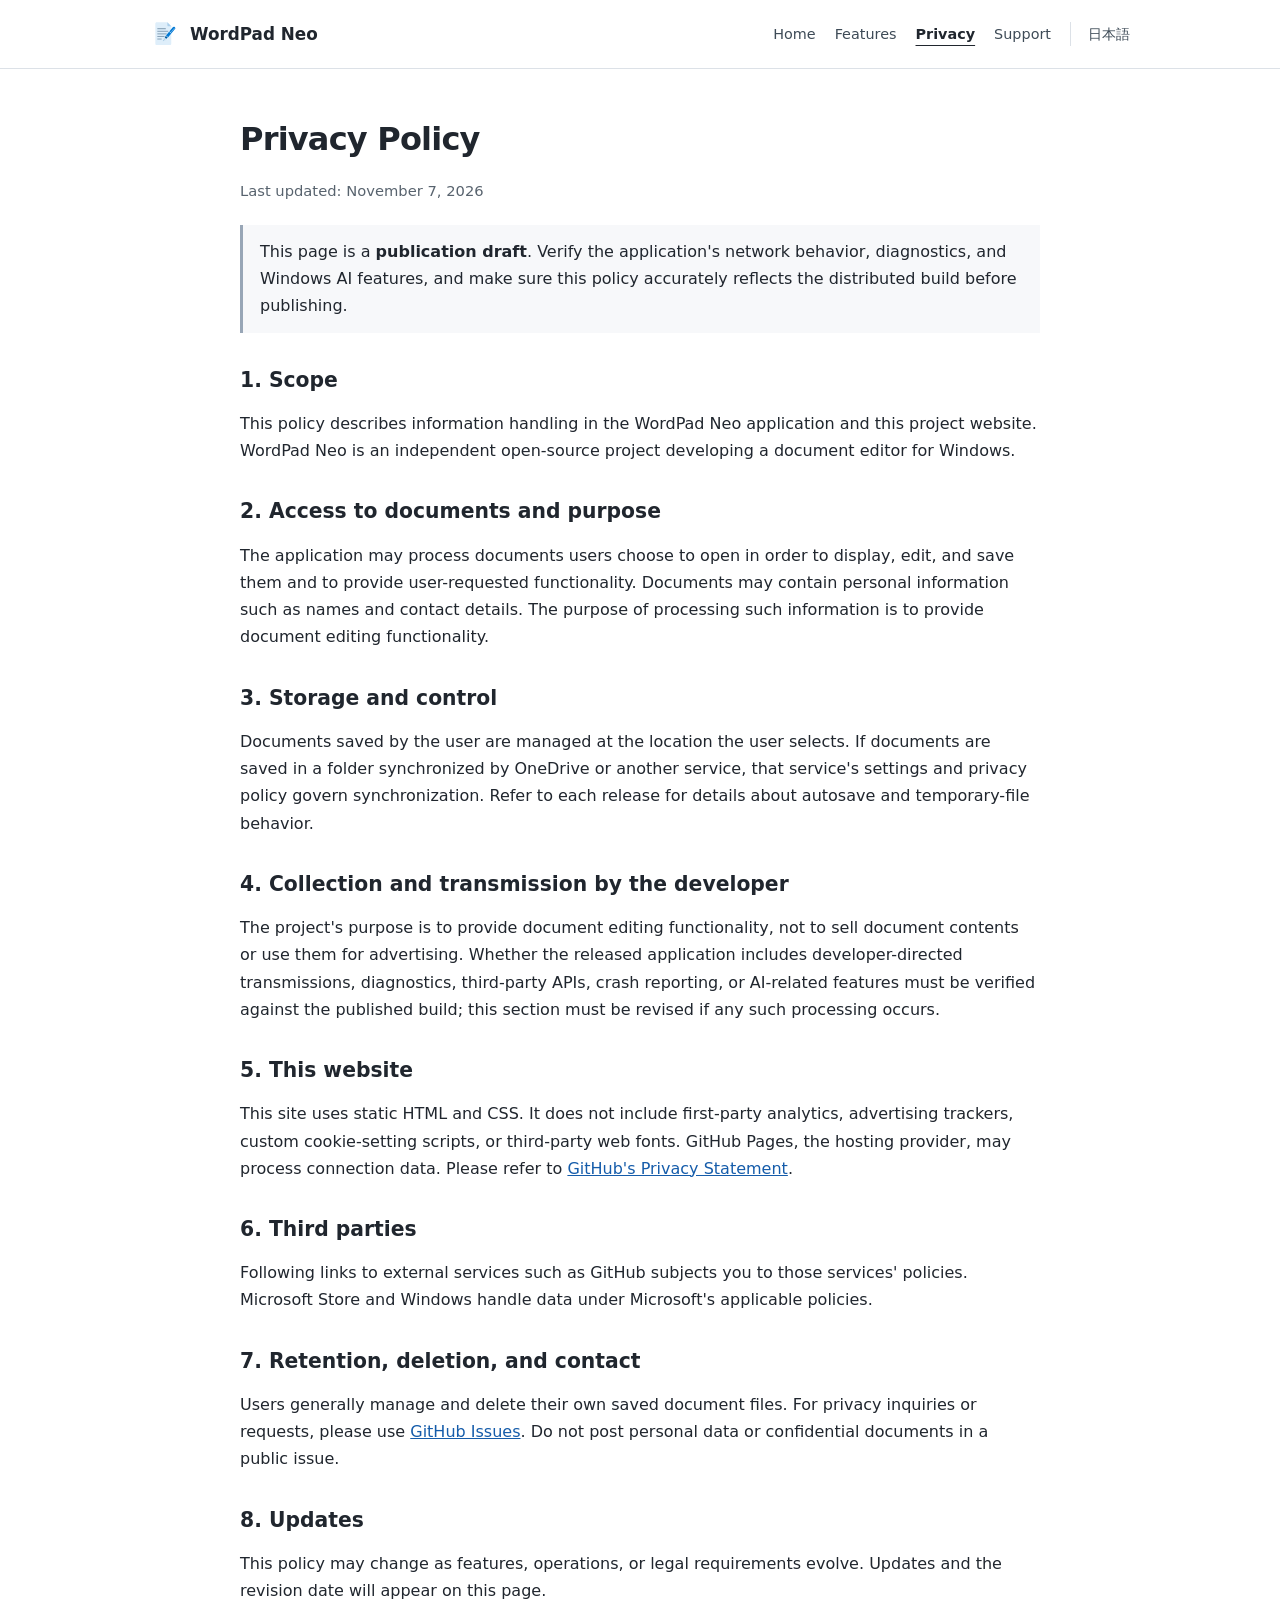
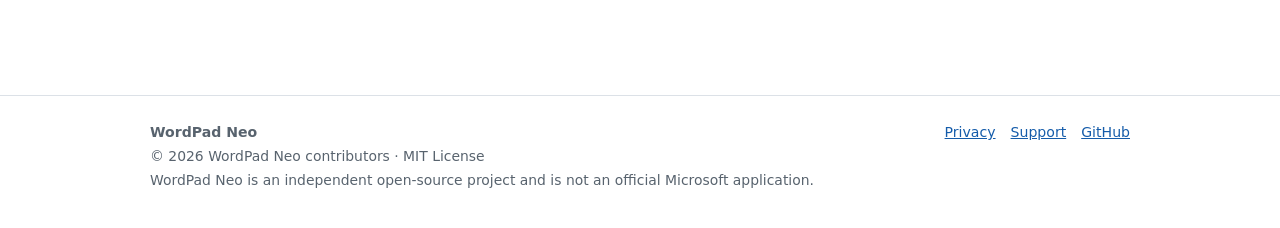
==== docs/en/privacy.html @ f22e0221 "Create a website" ====
<!DOCTYPE html>
<html lang="en">

<head>
    <meta charset="utf-8" />
    <meta content="width=device-width,initial-scale=1" name="viewport" />
    <meta content="light" name="color-scheme" />
    <meta content="#f7f8fa" name="theme-color" />
    <meta content="WordPad Neo project website: features, development status, privacy policy, and support."
        name="description" />
    <title>Privacy Policy | WordPad Neo</title>
    <link href="../assets/logo.svg" rel="icon" type="image/svg+xml" />
    <link href="../assets/style.css" rel="stylesheet" />
    <link href="../ja/privacy.html" hreflang="ja" rel="alternate" />
</head>

<body><a class="skip" href="#main">Skip to content</a>
    <header class="topbar">
        <div class="wrap topbar-inner"><a class="brand" href="index.html"><img alt="" height="40"
                    src="../assets/logo.svg" width="40" />WordPad Neo</a>
            <nav aria-label="Main navigation" class="nav"><a href="index.html">Home</a><a
                    href="features.html">Features</a><a aria-current="page" href="privacy.html">Privacy</a><a
                    href="support.html">Support</a><a class="locale" href="../ja/privacy.html" lang="ja">日本語</a></nav>
        </div>
    </header>
    <main id="main">
        <article class="wrap content">
            <h1>Privacy Policy</h1>
            <p class="updated">Last updated: November 7, 2026</p>
            <div class="callout">
                <p>This page is a <strong>publication draft</strong>. Verify the application's network behavior,
                    diagnostics, and Windows AI features, and make sure this policy accurately reflects the distributed
                    build before publishing.</p>
            </div>
            <h2>1. Scope</h2>
            <p>This policy describes information handling in the WordPad Neo application and this project website.
                WordPad Neo is an independent open-source project developing a document editor for Windows.</p>
            <h2>2. Access to documents and purpose</h2>
            <p>The application may process documents users choose to open in order to display, edit, and save them and
                to provide user-requested functionality. Documents may contain personal information such as names and
                contact details. The purpose of processing such information is to provide document editing
                functionality.</p>
            <h2>3. Storage and control</h2>
            <p>Documents saved by the user are managed at the location the user selects. If documents are saved in a
                folder synchronized by OneDrive or another service, that service's settings and privacy policy govern
                synchronization. Refer to each release for details about autosave and temporary-file behavior.</p>
            <h2>4. Collection and transmission by the developer</h2>
            <p>The project's purpose is to provide document editing functionality, not to sell document contents or use
                them for advertising. Whether the released application includes developer-directed transmissions,
                diagnostics, third-party APIs, crash reporting, or AI-related features must be verified against the
                published build; this section must be revised if any such processing occurs.</p>
            <h2>5. This website</h2>
            <p>This site uses static HTML and CSS. It does not include first-party analytics, advertising trackers,
                custom cookie-setting scripts, or third-party web fonts. GitHub Pages, the hosting provider, may process
                connection data. Please refer to <a
                    href="https://docs.github.com/en/site-policy/privacy-policies/github-general-privacy-statement">GitHub's
                    Privacy Statement</a>.</p>
            <h2>6. Third parties</h2>
            <p>Following links to external services such as GitHub subjects you to those services' policies. Microsoft
                Store and Windows handle data under Microsoft's applicable policies.</p>
            <h2>7. Retention, deletion, and contact</h2>
            <p>Users generally manage and delete their own saved document files. For privacy inquiries or requests,
                please use <a href="https://github.com/suzush/wordpadneo/issues">GitHub Issues</a>. Do not post personal
                data or confidential documents in a public issue.</p>
            <h2>8. Updates</h2>
            <p>This policy may change as features, operations, or legal requirements evolve. Updates and the revision
                date will appear on this page.</p>
        </article>
    </main>
    <footer class="footer">
        <div class="wrap footer-row">
            <div><strong>WordPad Neo</strong>
                <div class="small">© 2026 WordPad Neo contributors · MIT License</div>
                <div class="small">WordPad Neo is an independent open-source project and is not an official Microsoft
                    application.</div>
            </div>
            <div class="footer-links"><a href="privacy.html">Privacy</a><a href="support.html">Support</a><a
                    href="https://github.com/suzush/wordpadneo" rel="noopener noreferrer">GitHub</a></div>
        </div>
    </footer>
</body>

</html>
---- docs/assets/style.css ----
/* WordPad Neo project website — minimal, readable, no external dependencies */
:root {
    color-scheme: light;
    --bg: #fff;
    --panel: #f7f8fa;
    --text: #20262e;
    --muted: #58636e;
    --border: #dce1e7;
    --link: #155caa;
    --max: 980px
}

* {
    box-sizing: border-box
}

html {
    scroll-behavior: smooth
}

body {
    margin: 0;
    background: var(--bg);
    color: var(--text);
    font: 16px/1.7 system-ui, -apple-system, "Segoe UI", "Yu Gothic", Meiryo, sans-serif
}

a {
    color: var(--link)
}

a:hover {
    text-decoration: none
}

a:focus-visible,
summary:focus-visible {
    outline: 2px solid var(--link);
    outline-offset: 3px
}

.wrap {
    width: min(var(--max), calc(100% - 40px));
    margin-inline: auto
}

.topbar {
    border-bottom: 1px solid var(--border);
    background: #fff
}

.topbar-inner {
    display: flex;
    align-items: center;
    justify-content: space-between;
    gap: 20px;
    min-height: 68px
}

.brand {
    display: flex;
    align-items: center;
    gap: 10px;
    color: var(--text);
    text-decoration: none;
    font-size: 1.05rem;
    font-weight: 650
}

.brand img {
    height: 30px;
    width: 30px
}

.nav {
    display: flex;
    align-items: center;
    gap: 19px;
    flex-wrap: wrap
}

.nav a {
    font-size: .9rem;
    text-decoration: none;
    color: #3e4b57
}

.nav a[aria-current=page] {
    color: var(--text);
    font-weight: 650;
    text-decoration: underline;
    text-underline-offset: 6px
}

.nav .locale {
    border-left: 1px solid var(--border);
    padding-left: 17px
}

.main-content {
    padding-top: 55px;
    padding-bottom: 70px
}

.intro-block {
    max-width: 790px;
    padding-bottom: 44px
}

.kicker {
    color: var(--muted);
    font-size: .84rem;
    margin: 0 0 12px
}

h1 {
    font-size: clamp(2rem, 4vw, 2.65rem);
    line-height: 1.25;
    margin: 0 0 19px;
    font-weight: 670;
    letter-spacing: -.025em
}

h2 {
    font-size: 1.38rem;
    line-height: 1.35;
    font-weight: 650;
    margin: 0 0 18px
}

.intro {
    font-size: 1.06rem;
    margin: 0 0 18px
}

.status-note {
    color: var(--muted);
    margin: 0
}

.link-row {
    display: flex;
    align-items: center;
    flex-wrap: wrap;
    gap: 24px;
    margin-top: 23px
}

.button-link {
    display: inline-block;
    padding: 8px 20px;
    border-radius: 5px;
    border: 1px solid var(--border);
    background: var(--panel);
    color: var(--text);
    text-decoration: none;
    font-weight: 600
}

.button-link:hover {
    background: #eceff3
}

.plain-section {
    border-top: 1px solid var(--border);
    padding: 32px 0 39px
}

.plain-section p {
    max-width: 790px
}

.muted,
.small {
    color: var(--muted)
}

.small {
    font-size: .87rem
}

.project-links {
    padding-left: 22px
}

.project-links li {
    margin: 5px 0
}

.content {
    max-width: 800px;
    padding: 50px 0 75px
}

.content h1 {
    font-size: 2rem
}

.content h2 {
    font-size: 1.27rem;
    margin: 34px 0 10px
}

.content p,
.content li {
    color: var(--text)
}

.content ul,
.content ol {
    padding-left: 23px
}

.content .updated {
    color: var(--muted);
    font-size: .92rem
}

.content .callout,
.note {
    border-left: 3px solid #98a6b6;
    background: var(--panel);
    padding: 13px 17px;
    margin: 22px 0;
    border-radius: 0
}

.content .callout p {
    margin: 0
}

.content .lead {
    color: var(--muted)
}

.cards {
    display: grid;
    grid-template-columns: repeat(3, minmax(0, 1fr));
    gap: 15px;
    margin: 22px 0
}

.card,
.panel {
    border: 1px solid var(--border);
    border-radius: 5px;
    background: #fff;
    padding: 20px
}

.card .symbol {
    font-size: 1.1rem
}

.card h3 {
    font-size: 1rem;
    margin: 8px 0
}

.card p {
    font-size: .94rem;
    color: var(--muted)
}

.split {
    display: grid;
    grid-template-columns: 1fr 1fr;
    gap: 20px
}

.actions {
    display: flex;
    gap: 14px;
    flex-wrap: wrap;
    margin-top: 16px
}

.btn {
    display: inline-block;
    padding: 8px 14px;
    text-decoration: none;
    border: 1px solid var(--border);
    border-radius: 5px;
    color: var(--text);
    background: var(--panel)
}

.btn:hover {
    background: #e9edf2
}

.footer {
    border-top: 1px solid var(--border);
    padding: 25px 0 35px;
    color: var(--muted);
    font-size: .88rem
}

.footer-row {
    display: flex;
    justify-content: space-between;
    gap: 20px;
    flex-wrap: wrap
}

.footer-links {
    display: flex;
    gap: 15px;
    flex-wrap: wrap
}

.footer-links a {
    color: var(--link)
}

details {
    border: 1px solid var(--border);
    border-radius: 5px;
    padding: 14px 18px;
    margin: 12px 0
}

summary {
    font-weight: 600;
    cursor: pointer
}

.skip {
    position: absolute;
    left: -9999px;
    top: 0;
    padding: 8px;
    background: white;
    color: black
}

.skip:focus {
    left: 10px;
    z-index: 10
}

.pill {
    background: var(--panel);
    padding: 3px 8px;
    border: 1px solid var(--border);
    border-radius: 4px;
    font-size: .84rem
}

.screenshots {
    display: flex;
    justify-content: center;
    width: 100%;
    margin-top: 24px;
}

.screenshots figure {
    width: 100%;
    max-width: 1100px;
    margin: 0;
}

.screenshots img {
    display: block;
    width: 100%;
    height: auto;
    margin: 0 auto;
    border-radius: 8px;
    border: 1px solid #e0e0e0;
}

@media(max-width:730px) {
    .topbar-inner {
        align-items: flex-start;
        flex-direction: column;
        gap: 8px;
        padding: 13px 0
    }

    .nav {
        gap: 12px;
        padding-bottom: 4px
    }

    .nav a {
        font-size: .85rem
    }

    .main-content {
        padding-top: 35px
    }

    .screenshots,
    .cards,
    .split {
        grid-template-columns: 1fr
    }

    .screenshots {
        gap: 27px
    }
}

@media(prefers-reduced-motion:reduce) {
    html {
        scroll-behavior: auto
    }
}
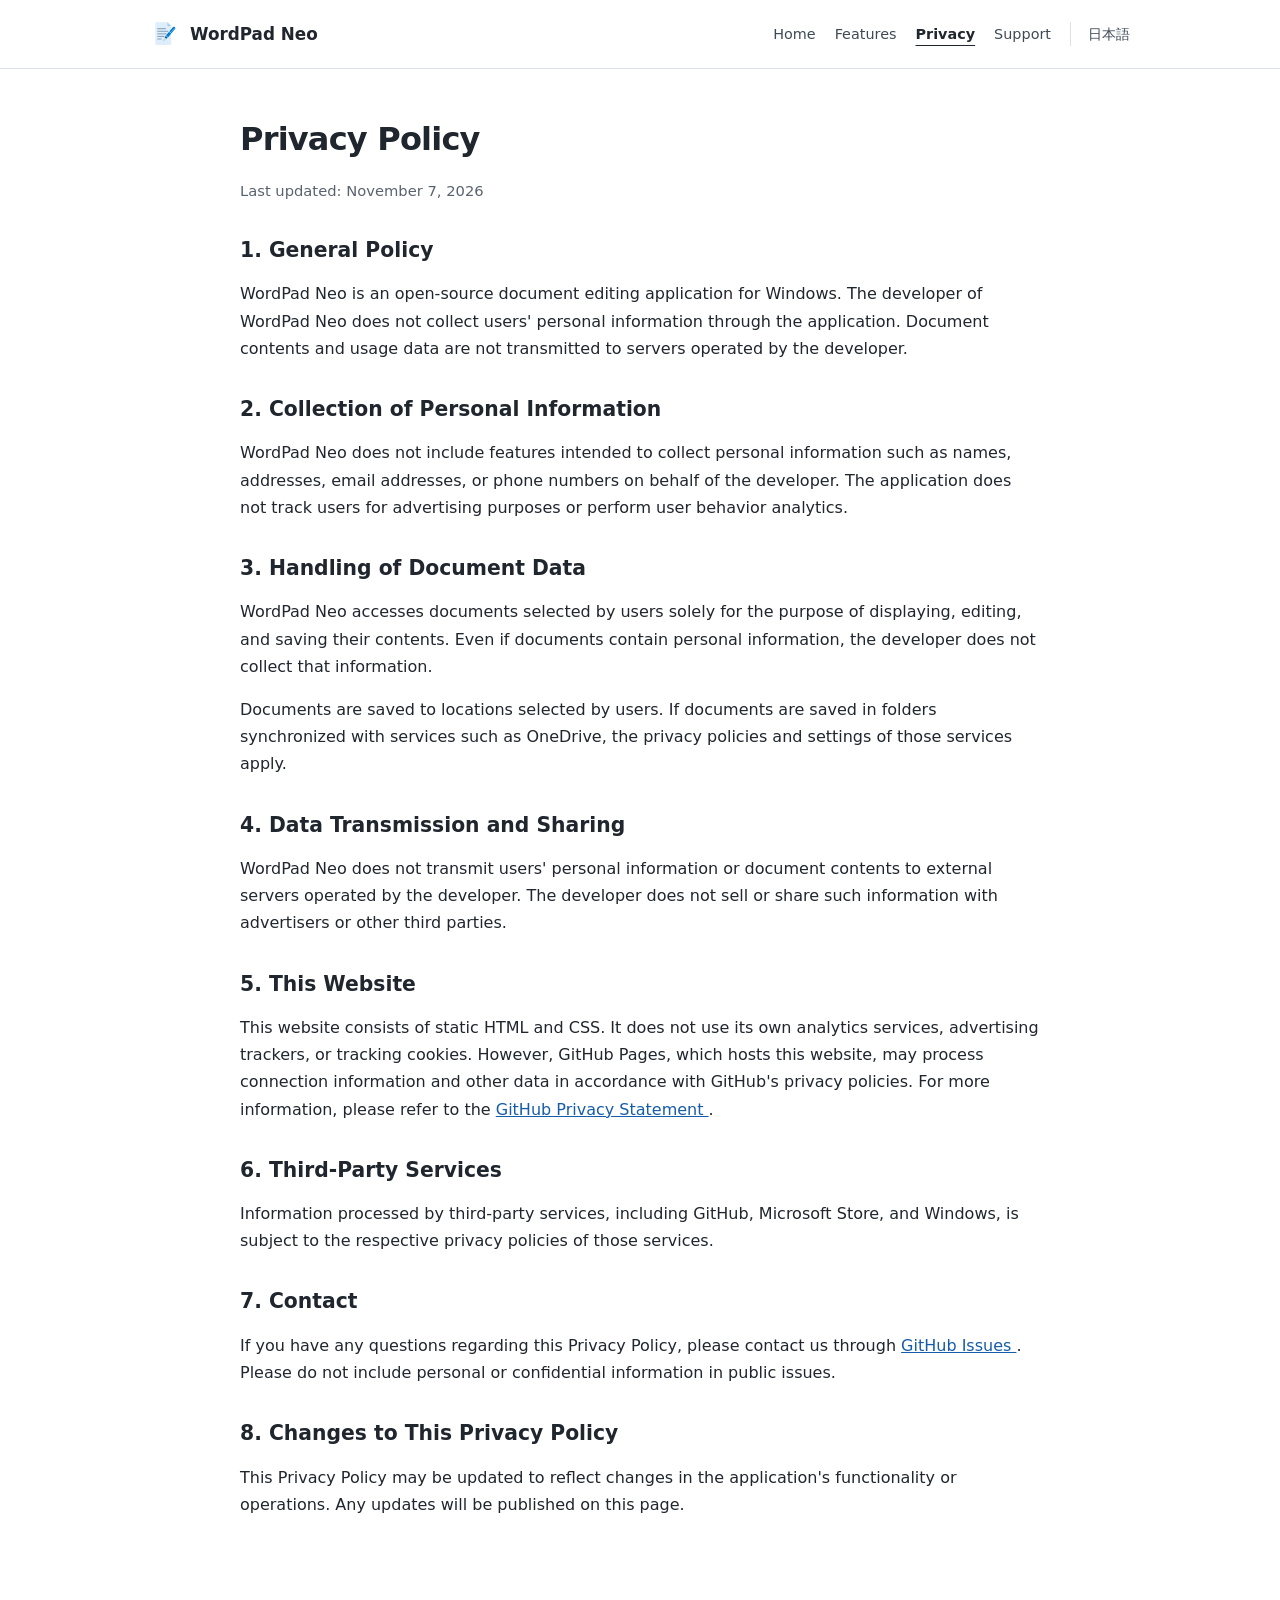
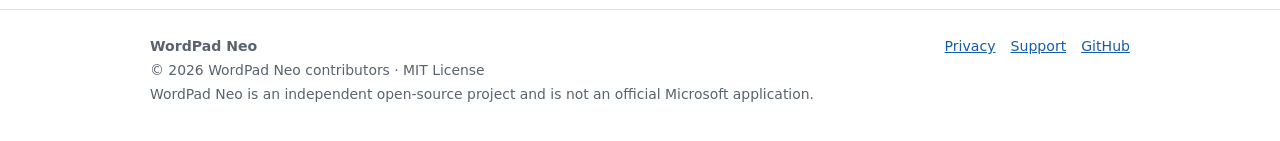
==== commit f7f7ce4f: "Edit privacy policy" ====
--- a/docs/en/privacy.html
+++ b/docs/en/privacy.html
@@ -24,48 +24,97 @@
         </div>
     </header>
     <main id="main">
+
         <article class="wrap content">
             <h1>Privacy Policy</h1>
             <p class="updated">Last updated: November 7, 2026</p>
-            <div class="callout">
-                <p>This page is a <strong>publication draft</strong>. Verify the application's network behavior,
-                    diagnostics, and Windows AI features, and make sure this policy accurately reflects the distributed
-                    build before publishing.</p>
-            </div>
-            <h2>1. Scope</h2>
-            <p>This policy describes information handling in the WordPad Neo application and this project website.
-                WordPad Neo is an independent open-source project developing a document editor for Windows.</p>
-            <h2>2. Access to documents and purpose</h2>
-            <p>The application may process documents users choose to open in order to display, edit, and save them and
-                to provide user-requested functionality. Documents may contain personal information such as names and
-                contact details. The purpose of processing such information is to provide document editing
-                functionality.</p>
-            <h2>3. Storage and control</h2>
-            <p>Documents saved by the user are managed at the location the user selects. If documents are saved in a
-                folder synchronized by OneDrive or another service, that service's settings and privacy policy govern
-                synchronization. Refer to each release for details about autosave and temporary-file behavior.</p>
-            <h2>4. Collection and transmission by the developer</h2>
-            <p>The project's purpose is to provide document editing functionality, not to sell document contents or use
-                them for advertising. Whether the released application includes developer-directed transmissions,
-                diagnostics, third-party APIs, crash reporting, or AI-related features must be verified against the
-                published build; this section must be revised if any such processing occurs.</p>
-            <h2>5. This website</h2>
-            <p>This site uses static HTML and CSS. It does not include first-party analytics, advertising trackers,
-                custom cookie-setting scripts, or third-party web fonts. GitHub Pages, the hosting provider, may process
-                connection data. Please refer to <a
-                    href="https://docs.github.com/en/site-policy/privacy-policies/github-general-privacy-statement">GitHub's
-                    Privacy Statement</a>.</p>
-            <h2>6. Third parties</h2>
-            <p>Following links to external services such as GitHub subjects you to those services' policies. Microsoft
-                Store and Windows handle data under Microsoft's applicable policies.</p>
-            <h2>7. Retention, deletion, and contact</h2>
-            <p>Users generally manage and delete their own saved document files. For privacy inquiries or requests,
-                please use <a href="https://github.com/suzush/wordpadneo/issues">GitHub Issues</a>. Do not post personal
-                data or confidential documents in a public issue.</p>
-            <h2>8. Updates</h2>
-            <p>This policy may change as features, operations, or legal requirements evolve. Updates and the revision
-                date will appear on this page.</p>
+
+            <h2>1. General Policy</h2>
+            <p>
+                WordPad Neo is an open-source document editing application
+                for Windows.
+                The developer of WordPad Neo does not collect users'
+                personal information through the application.
+                Document contents and usage data are not transmitted
+                to servers operated by the developer.
+            </p>
+
+            <h2>2. Collection of Personal Information</h2>
+            <p>
+                WordPad Neo does not include features intended to
+                collect personal information such as names, addresses,
+                email addresses, or phone numbers on behalf of
+                the developer.
+                The application does not track users for advertising
+                purposes or perform user behavior analytics.
+            </p>
+
+            <h2>3. Handling of Document Data</h2>
+            <p>
+                WordPad Neo accesses documents selected by users
+                solely for the purpose of displaying, editing,
+                and saving their contents.
+                Even if documents contain personal information,
+                the developer does not collect that information.
+            </p>
+            <p>
+                Documents are saved to locations selected by users.
+                If documents are saved in folders synchronized with
+                services such as OneDrive, the privacy policies
+                and settings of those services apply.
+            </p>
+
+            <h2>4. Data Transmission and Sharing</h2>
+            <p>
+                WordPad Neo does not transmit users' personal information
+                or document contents to external servers operated
+                by the developer.
+                The developer does not sell or share such information
+                with advertisers or other third parties.
+            </p>
+
+            <h2>5. This Website</h2>
+            <p>
+                This website consists of static HTML and CSS.
+                It does not use its own analytics services,
+                advertising trackers, or tracking cookies.
+                However, GitHub Pages, which hosts this website,
+                may process connection information and other data
+                in accordance with GitHub's privacy policies.
+                For more information, please refer to the
+                <a href="https://docs.github.com/en/site-policy/privacy-policies/github-general-privacy-statement">
+                    GitHub Privacy Statement
+                </a>.
+            </p>
+
+            <h2>6. Third-Party Services</h2>
+            <p>
+                Information processed by third-party services,
+                including GitHub, Microsoft Store, and Windows,
+                is subject to the respective privacy policies
+                of those services.
+            </p>
+
+            <h2>7. Contact</h2>
+            <p>
+                If you have any questions regarding this Privacy Policy,
+                please contact us through
+                <a href="https://github.com/suzush/wordpadneo/issues">
+                    GitHub Issues
+                </a>.
+                Please do not include personal or confidential
+                information in public issues.
+            </p>
+
+            <h2>8. Changes to This Privacy Policy</h2>
+            <p>
+                This Privacy Policy may be updated to reflect
+                changes in the application's functionality
+                or operations.
+                Any updates will be published on this page.
+            </p>
         </article>
+
     </main>
     <footer class="footer">
         <div class="wrap footer-row">
